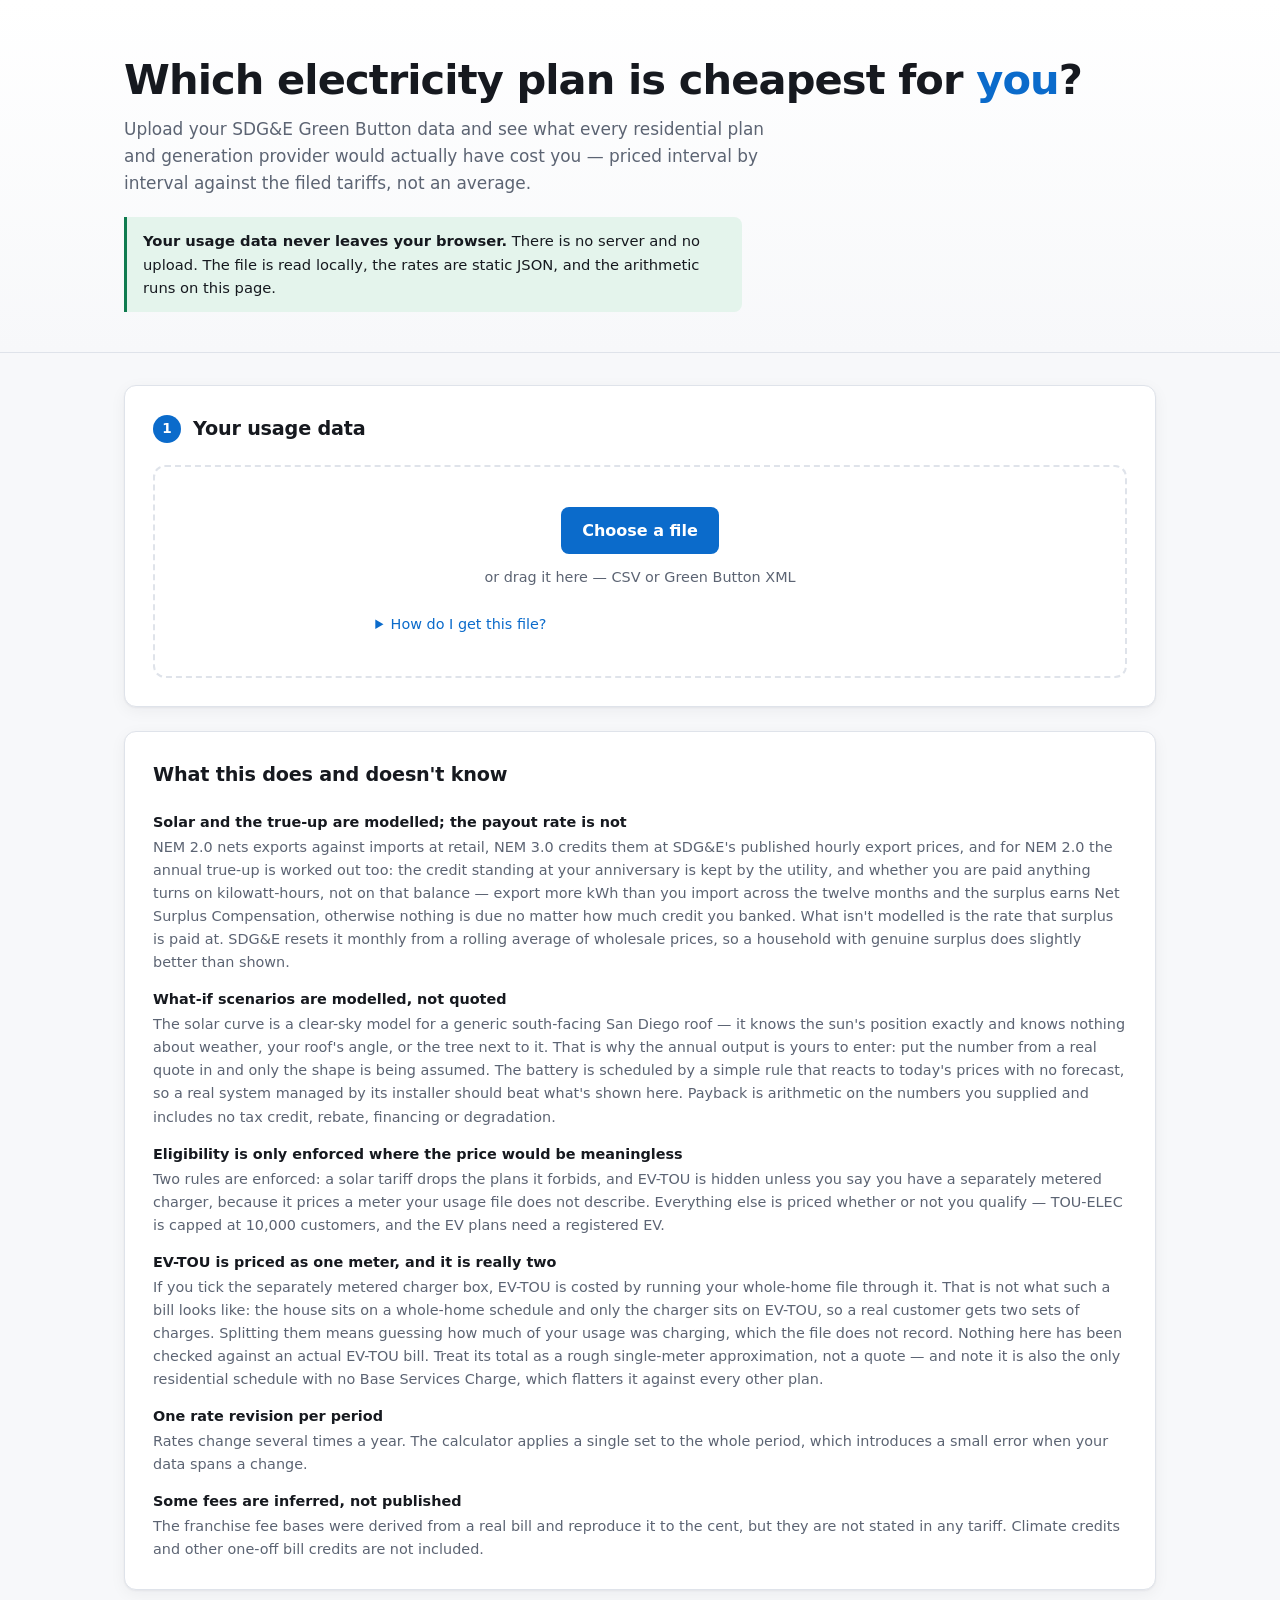
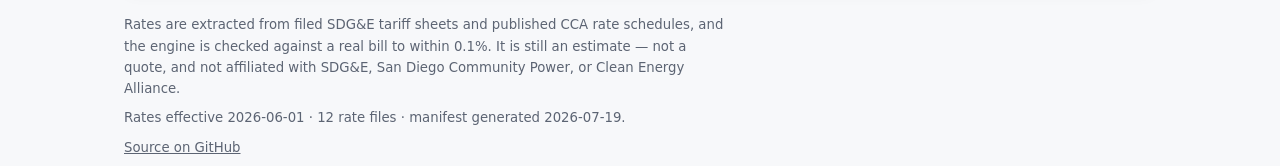
==== index.html @ b87b7d31 "add commit hash to page" ====
<!doctype html>
<html lang="en">
<head>
<meta charset="utf-8">
<meta name="viewport" content="width=device-width, initial-scale=1">
<title>San Diego Electricity Plan Calculator</title>
<meta name="description" content="Compare SDG&amp;E and San Diego CCA electricity plans against your own Green Button usage data. Runs entirely in your browser.">
<link rel="stylesheet" href="stylesheet.css">
</head>
<body>

<header class="masthead">
  <div class="wrap">
    <h1>Which electricity plan is cheapest for <em>you</em>?</h1>
    <p class="lede">
      Upload your SDG&amp;E Green Button data and see what every residential plan
      and generation provider would actually have cost you — priced interval by
      interval against the filed tariffs, not an average.
    </p>
    <p class="privacy">
      <strong>Your usage data never leaves your browser.</strong>
      There is no server and no upload. The file is read locally, the rates are
      static JSON, and the arithmetic runs on this page.
    </p>
  </div>
</header>

<main class="wrap">

  <!-- Step 1 ------------------------------------------------------------ -->
  <section class="step" id="step-import">
    <h2><span class="num">1</span> Your usage data</h2>

    <div class="dropzone" id="dropzone">
      <input type="file" id="file" accept=".csv,.xml" hidden>
      <button class="btn primary" id="pick">Choose a file</button>
      <p class="hint">or drag it here — CSV or Green Button XML</p>
      <details class="how">
        <summary>How do I get this file?</summary>
        <ol>
          <li>Sign in to <a href="https://myenergycenter.com" target="_blank" rel="noopener">My Energy Center</a>.</li>
          <li>Go to <em>My Energy Use</em> → <em>Download My Data</em>.</li>
          <li>Choose the longest range offered — a full year gets you a far better answer than a month.</li>
          <li>Export as CSV or Green Button XML.</li>
        </ol>
      </details>
    </div>

    <div class="loaded hidden" id="loaded">
      <div class="stat-row" id="import-stats"></div>
      <div class="controls">
        <label>
          Analysis period
          <select id="period">
            <option value="full">Everything in the file</option>
            <option value="ytd">Year to date</option>
          </select>
        </label>
        <label class="check">
          <input type="checkbox" id="trim" checked>
          <span>Trim incomplete days<small>Exports usually start and end mid-day</small></span>
        </label>
      </div>
      <div id="period-notes"></div>
    </div>

    <div class="step-nav hidden">
      <button class="btn primary" data-next="step-setup">Next: your situation</button>
    </div>
  </section>

  <!-- Step 2 ------------------------------------------------------------ -->
  <section class="step hidden" id="step-setup">
    <h2><span class="num">2</span> Your situation</h2>
    <div id="solar-detected"></div>
    <div class="controls grid">
      <label>
        Climate zone
        <select id="zone"></select>
        <small>Printed on your bill. Sets your baseline allowance.</small>
      </label>
      <label>
        Baseline type
        <select id="baseline-type">
          <option value="basic">Standard</option>
          <option value="all_electric">All-electric</option>
        </select>
        <small>All-electric needs electric space or water heating, and must be applied for.</small>
      </label>
      <label>
        Solar
        <select id="nem">
          <option value="none">No solar</option>
          <option value="nem2">NEM 2.0 — connected before Apr 15 2023</option>
          <option value="nem3">NEM 3.0 / Solar Billing Plan — Apr 15 2023 or later</option>
        </select>
        <small>Set by your interconnection date, which your usage file doesn't carry.</small>
      </label>
      <label id="nbt-vintage-wrap" class="hidden">
        Solar vintage
        <select id="nbt-vintage"></select>
        <small>The year you applied. Your export prices are locked to it for nine years.</small>
      </label>
      <label id="trueup-wrap" class="hidden">
        True-up date
        <input type="date" id="trueup-date">
        <small id="trueup-date-note">Your bill prints it — "your NEM service will true-up on&nbsp;…".</small>
      </label>
      <label>
        Generation provider
        <select id="provider"></select>
        <small>SDG&amp;E delivers the power either way — only generation changes.</small>
      </label>
      <label id="vintage-wrap">
        PCIA vintage
        <select id="vintage"></select>
        <small>The year you left SDG&amp;E generation. Set from your provider.</small>
      </label>
      <label>
        City
        <select id="city"></select>
        <small id="city-note">Sets your franchise fee and which providers serve you.</small>
      </label>
      <label class="check">
        <input type="checkbox" id="separate-ev-meter">
        <span>Separately metered EV charger<small>Only tick this if your charger has its own meter and its own bill. EV-TOU needs one.</small></span>
      </label>
    </div>

    <div class="step-nav hidden">
      <button class="btn primary" data-next="step-results">Next: what each plan costs</button>
    </div>
  </section>

  <!-- Step 3 ------------------------------------------------------------ -->
  <section class="step hidden" id="step-results">
    <h2><span class="num">3</span> What each plan would cost</h2>

    <div id="coverage-warning"></div>

    <div class="result-head">
      <div id="headline"></div>
    </div>

    <div class="table-scroll">
      <table id="ranking">
        <thead>
          <tr>
            <th>Plan</th>
            <th class="num-col">Delivery</th>
            <th class="num-col">Generation</th>
            <th class="num-col">Fixed</th>
            <th class="num-col">Adders &amp; credits</th>
            <th class="num-col">Total</th>
            <th class="num-col">vs best</th>
          </tr>
        </thead>
        <tbody></tbody>
      </table>
    </div>
    <p class="legend">
      <span><span class="swatch best"></span>★ Cheapest for your usage</span>
      <span><span class="swatch selected"></span>Charted below</span>
    </p>
    <p class="footnote" id="excluded-note"></p>
    <p class="footnote">
      Cost is for the selected period only, never annualized. Click a row to see
      it charted below.
    </p>

    <div id="provider-table-wrap" class="hidden">
      <h3>Who you buy generation from &mdash; <span id="provider-table-plan"></span></h3>
      <p class="lede small">
        Same plan, same delivery charges, same house. Only the generation half of
        the bill changes, and with it the PCIA exit fee your rate group carries.
      </p>
      <div class="table-scroll">
        <table id="provider-table">
          <thead>
            <tr>
              <th>Provider</th>
              <th class="num-col">Renewable</th>
              <th class="num-col">Generation</th>
              <th class="num-col">PCIA</th>
              <th class="num-col">Credits</th>
              <th class="num-col">Total</th>
              <th class="num-col">vs cheapest</th>
            </tr>
          </thead>
          <tbody></tbody>
        </table>
      </div>
      <p class="legend">
        <span><span class="swatch best"></span>★ Cheapest provider</span>
        <span><span class="swatch selected"></span>The one you selected in step 2</span>
      </p>
      <p class="footnote">
        Only the providers that serve your city are shown. Each is costed on its
        own PCIA vintage, since that travels with the rate group.
      </p>
    </div>

    <div id="rate-revisions" class="panel hidden"></div>

    <div id="trueup" class="panel hidden">
      <h3>Your annual true-up</h3>
      <p id="trueup-outcome"></p>
      <table id="trueup-ledger" class="data">
        <thead>
          <tr>
            <th>Billing month</th>
            <th class="num-col">Net kWh</th>
            <th class="num-col">Energy</th>
            <th class="num-col">Credit balance</th>
          </tr>
        </thead>
        <tbody></tbody>
      </table>
      <p class="footnote" id="trueup-note"></p>
    </div>

    <div class="charts">
      <figure>
        <figcaption>Cost by plan, split into its parts</figcaption>
        <div class="canvas-wrap"><canvas id="chart-plans"></canvas></div>
      </figure>
      <figure>
        <figcaption>
          Your average day
          <small>Shaded band is the 4–9pm on-peak window</small>
        </figcaption>
        <div class="canvas-wrap"><canvas id="chart-shape"></canvas></div>
      </figure>
      <figure>
        <figcaption>Usage by month</figcaption>
        <div class="canvas-wrap"><canvas id="chart-monthly"></canvas></div>
      </figure>
      <figure>
        <figcaption>
          Same plan, every provider
          <small id="provider-chart-plan"></small>
        </figcaption>
        <div class="canvas-wrap"><canvas id="chart-providers"></canvas></div>
      </figure>
    </div>

    <div class="step-nav hidden">
      <button class="btn primary" data-next="step-load">Next: what if something changed?</button>
    </div>
  </section>

  <!-- Step 4 ------------------------------------------------------------ -->
  <section class="step hidden" id="step-load">
    <h2><span class="num">4</span> What if something changed?</h2>
    <p class="lede small">
      Everything here is applied as an hourly <em>shape</em>, not a monthly
      total. Charging an EV at 1am and at 6pm cost very different amounts for
      identical kWh, and the same is true in reverse for a solar panel.
    </p>

    <div class="controls grid">
      <label>
        Add a load
        <select id="profile"><option value="">None</option></select>
      </label>
      <label>
        Annual kWh
        <input type="number" id="profile-kwh" min="0" step="100" value="3000">
        <small id="profile-note"></small>
      </label>
    </div>

    <div class="controls grid">
      <label>
        Add solar
        <input type="number" id="solar-kw" min="0" max="30" step="0.5" value="0">
        <small id="solar-kw-note">System size in kW. 0 for none.</small>
      </label>
      <label>
        Solar output
        <input type="number" id="solar-kwh" min="0" step="100" value="0">
        <small>Annual kWh. Estimated from size — overwrite it with a real quote.</small>
      </label>
      <label>
        Add a battery
        <select id="battery">
          <option value="">None</option>
          <option value="tiny">Very small — about 1.6 kWh</option>
          <option value="small">Small — about 13.5 kWh</option>
          <option value="large">Large — about 27 kWh</option>
        </select>
      </label>
      <label id="battery-strategy-wrap" class="hidden">
        Battery is for
        <select id="battery-strategy">
          <option value="solar">Storing my own solar</option>
          <option value="grid">Buying cheap, using at peak</option>
        </select>
      </label>
      <label>
        Installed cost
        <input type="number" id="scenario-cost" min="0" step="500" placeholder="optional">
        <small>Fill this in for a simple payback. Before any tax credit.</small>
      </label>
    </div>

    <div id="scenario-note"></div>
    <div id="load-result"></div>
    <figure class="hidden" id="load-figure">
      <figcaption>Your average day, before and after</figcaption>
      <div class="canvas-wrap"><canvas id="chart-load"></canvas></div>
    </figure>

    <!-- The end of the page is where someone realises they want to try the
         other household's export, so the way back to the file picker is here
         rather than only at the top. -->
    <div class="step-nav hidden">
      <button class="btn" data-scroll="step-import">Start over with a different file</button>
    </div>
  </section>

  <section class="step" id="step-caveats">
    <h2>What this does and doesn't know</h2>
    <div class="caveats" id="caveats"></div>
  </section>

</main>

<footer class="wrap">
  <p>
    Rates are extracted from filed SDG&amp;E tariff sheets and published CCA rate
    schedules, and the engine is checked against a real bill to within 0.1%.
    It is still an estimate — not a quote, and not affiliated with SDG&amp;E,
    San Diego Community Power, or Clean Energy Alliance.
  </p>
  <p id="rate-provenance"></p>
  <p class="colophon">
    <a href="https://github.com/thinkaliker/EnergyCalculator" target="_blank" rel="noopener">Source on GitHub</a>
    <!-- Filled in from build-info.json, which only exists on a deployed copy.
         Stays empty when the folder is served locally. -->
    <span id="build-info"></span>
  </p>
</footer>

<script src="vendor/chart.umd.js"></script>
<script type="module" src="main.js"></script>
</body>
</html>
---- stylesheet.css ----
/* San Diego Electricity Plan Calculator
   Light and dark are both first-class; the palette is defined once as custom
   properties and flipped by prefers-color-scheme. */

:root {
  --bg: #f7f8fa;
  --surface: #ffffff;
  --surface-2: #f0f2f6;
  --line: #dfe3ea;
  --text: #16191f;
  --text-dim: #5c6473;
  --accent: #0b6bcb;
  --accent-soft: #e7f0fb;
  --good: #0f7b4f;
  --good-soft: #e4f4ec;
  --warn: #8a5a00;
  --warn-soft: #fdf3e0;
  --peak: rgba(220, 90, 60, 0.13);

  --delivery: #4a6fa5;
  --generation: #d98032;
  --fixed: #6a7b8c;
  --adders: #9a6fb0;

  --radius: 12px;
  --shadow: 0 1px 2px rgba(16, 24, 40, 0.05), 0 4px 16px rgba(16, 24, 40, 0.05);
  --mono: ui-monospace, SFMono-Regular, "SF Mono", Menlo, Consolas, monospace;
}

@media (prefers-color-scheme: dark) {
  :root {
    --bg: #0f1216;
    --surface: #171b21;
    --surface-2: #1e232b;
    --line: #2b323c;
    --text: #e8ecf2;
    --text-dim: #98a2b3;
    --accent: #5ea9f7;
    --accent-soft: #16263a;
    --good: #4ade9a;
    --good-soft: #12291f;
    --warn: #f0b45e;
    --warn-soft: #2a2113;
    --peak: rgba(255, 130, 90, 0.14);

    --delivery: #7ba0d4;
    --generation: #eaa15c;
    --fixed: #93a3b5;
    --adders: #bb95cd;

    --shadow: 0 1px 2px rgba(0, 0, 0, 0.3), 0 4px 16px rgba(0, 0, 0, 0.25);
  }
}

*, *::before, *::after { box-sizing: border-box; }

html { -webkit-text-size-adjust: 100%; }

body {
  margin: 0;
  background: var(--bg);
  color: var(--text);
  font: 16px/1.6 system-ui, -apple-system, "Segoe UI", Roboto, Helvetica, Arial, sans-serif;
  -webkit-font-smoothing: antialiased;
}

.wrap { max-width: 1080px; margin: 0 auto; padding: 0 24px; }

/* --- masthead ---------------------------------------------------------- */

.masthead {
  background: linear-gradient(180deg, var(--surface) 0%, var(--bg) 100%);
  border-bottom: 1px solid var(--line);
  padding: 56px 0 40px;
  margin-bottom: 32px;
}

h1 {
  margin: 0 0 12px;
  font-size: clamp(1.75rem, 4vw, 2.6rem);
  line-height: 1.15;
  letter-spacing: -0.022em;
  font-weight: 680;
}
h1 em { font-style: normal; color: var(--accent); }

.lede {
  margin: 0 0 20px;
  max-width: 62ch;
  font-size: 1.06rem;
  color: var(--text-dim);
}
.lede.small { font-size: 0.95rem; }

.privacy {
  margin: 0;
  padding: 12px 16px;
  max-width: 66ch;
  background: var(--good-soft);
  border-left: 3px solid var(--good);
  border-radius: 0 8px 8px 0;
  font-size: 0.92rem;
  color: var(--text);
}

/* --- steps ------------------------------------------------------------- */

.step {
  background: var(--surface);
  border: 1px solid var(--line);
  border-radius: var(--radius);
  box-shadow: var(--shadow);
  padding: 28px;
  margin-bottom: 24px;
}

.step h2 {
  display: flex;
  align-items: center;
  gap: 12px;
  margin: 0 0 20px;
  font-size: 1.2rem;
  letter-spacing: -0.01em;
  font-weight: 640;
}

.num {
  display: grid;
  place-items: center;
  width: 28px; height: 28px;
  flex: none;
  border-radius: 50%;
  background: var(--accent);
  color: #fff;
  font-size: 0.85rem;
  font-weight: 600;
}

/* The nav sits at the foot of a step and only appears once the step it points at
   exists, so it reads as "you've done enough here" rather than as a submit
   button that might skip something. */
.step-nav {
  display: flex;
  justify-content: flex-end;
  margin-top: 24px;
  padding-top: 18px;
  border-top: 1px solid var(--line);
}
.step-nav .btn::after {
  content: " ↓";
  font-size: 0.9em;
}

.hidden { display: none !important; }

/* --- dropzone ---------------------------------------------------------- */

.dropzone {
  border: 2px dashed var(--line);
  border-radius: var(--radius);
  padding: 40px 24px;
  text-align: center;
  transition: border-color 0.15s, background 0.15s;
}
.dropzone.over { border-color: var(--accent); background: var(--accent-soft); }
.dropzone .hint { color: var(--text-dim); font-size: 0.9rem; margin: 12px 0 0; }

.btn {
  font: inherit;
  font-weight: 550;
  padding: 10px 20px;
  border-radius: 8px;
  border: 1px solid var(--line);
  background: var(--surface-2);
  color: var(--text);
  cursor: pointer;
  transition: filter 0.15s;
}
.btn:hover { filter: brightness(0.97); }
.btn.primary { background: var(--accent); border-color: transparent; color: #fff; }

.how { margin-top: 24px; text-align: left; max-width: 52ch; margin-inline: auto; }
.how summary { cursor: pointer; color: var(--accent); font-size: 0.9rem; }
.how ol { color: var(--text-dim); font-size: 0.9rem; padding-left: 20px; }
a { color: var(--accent); }

/* --- controls ---------------------------------------------------------- */

.controls { display: flex; flex-wrap: wrap; gap: 20px; align-items: start; }
.controls.grid {
  display: grid;
  grid-template-columns: repeat(auto-fit, minmax(230px, 1fr));
}

label {
  display: flex;
  flex-direction: column;
  gap: 6px;
  font-size: 0.88rem;
  font-weight: 550;
}
label small { font-weight: 400; color: var(--text-dim); font-size: 0.8rem; line-height: 1.4; }

select, input[type="number"] {
  font: inherit;
  font-size: 0.95rem;
  padding: 9px 12px;
  border: 1px solid var(--line);
  border-radius: 8px;
  background: var(--surface-2);
  color: var(--text);
  min-width: 0;
}
select:focus-visible, input:focus-visible, .btn:focus-visible, tr:focus-visible {
  outline: 2px solid var(--accent);
  outline-offset: 2px;
}

label.check { flex-direction: row; align-items: start; gap: 10px; }
label.check input { margin-top: 3px; flex: none; }
label.check span { display: flex; flex-direction: column; gap: 2px; }

/* --- stats ------------------------------------------------------------- */

.stat-row {
  display: flex;
  flex-wrap: wrap;
  gap: 28px;
  padding: 16px 20px;
  margin-bottom: 20px;
  background: var(--surface-2);
  border-radius: 10px;
}
.stat { display: flex; flex-direction: column; }
.stat b { font-size: 1.25rem; font-weight: 640; letter-spacing: -0.01em; }
.stat span { font-size: 0.78rem; color: var(--text-dim); text-transform: uppercase; letter-spacing: 0.04em; }

/* --- notices ----------------------------------------------------------- */

.notice {
  padding: 12px 16px;
  border-radius: 8px;
  font-size: 0.9rem;
  margin-bottom: 16px;
  border-left: 3px solid;
}
.notice.warn { background: var(--warn-soft); border-color: var(--warn); }
.notice.info { background: var(--accent-soft); border-color: var(--accent); }
.notice.good { background: var(--good-soft); border-color: var(--good); }
.notice p { margin: 6px 0 0; }
.notice :first-child { margin-top: 0; }

/* --- headline ---------------------------------------------------------- */

.headline {
  padding: 20px 24px;
  background: var(--good-soft);
  border-radius: 10px;
  margin-bottom: 20px;
}
.headline .big { font-size: 1.35rem; font-weight: 640; letter-spacing: -0.015em; }
.headline .sub { color: var(--text-dim); font-size: 0.92rem; margin-top: 4px; }

/* --- table ------------------------------------------------------------- */

.table-scroll { overflow-x: auto; margin: 0 -4px; padding: 0 4px; }

table { width: 100%; border-collapse: collapse; font-size: 0.92rem; min-width: 640px; }
th, td { padding: 11px 12px; text-align: left; border-bottom: 1px solid var(--line); }
th {
  font-size: 0.74rem;
  text-transform: uppercase;
  letter-spacing: 0.05em;
  color: var(--text-dim);
  font-weight: 600;
  white-space: nowrap;
}
.num-col { text-align: right; }
td.num-col { font-variant-numeric: tabular-nums; font-family: var(--mono); font-size: 0.87rem; }

tbody tr { transition: background 0.12s; }
tbody tr:hover { background: var(--surface-2); }
/* Only the ranking rows do anything when clicked; a pointer on the provider
   table would promise an interaction that isn't there. */
#ranking tbody tr { cursor: pointer; }
/* Two independent facts, so two independent cues: the star and green tint mean
   "cheapest", the blue rail and tint mean "this is the one you picked". A row is
   often both, so neither may depend on the other being absent to read. */
tbody tr.best { background: var(--good-soft); }
tbody tr.selected { background: var(--accent-soft); }
tbody tr.selected td:first-child { box-shadow: inset 3px 0 var(--accent); }
tbody tr.best.selected {
  background: linear-gradient(90deg, var(--good-soft), var(--accent-soft) 55%);
}
tbody tr.best td:first-child::before {
  content: "★";
  color: var(--good);
  margin-right: 6px;
}
.legend {
  display: flex;
  flex-wrap: wrap;
  gap: 6px 18px;
  font-size: 0.83rem;
  color: var(--text-dim);
  margin: 10px 0 0;
}
.legend .swatch {
  display: inline-block;
  width: 10px; height: 10px;
  border-radius: 3px;
  margin-right: 6px;
  vertical-align: baseline;
}
.legend .swatch.best { background: var(--good-soft); border: 1px solid var(--good); }
.legend .swatch.selected { background: var(--accent-soft); border: 1px solid var(--accent); }
td .plan-sub { display: block; font-size: 0.78rem; color: var(--text-dim); }
td.total { font-weight: 650; }
.delta { color: var(--text-dim); }
/* A credit gap is not dollars owed, so it does not get the tabular-number
   treatment the money columns have. */
.credit-gap { font-family: inherit; font-size: 0.78rem; }

.footnote { font-size: 0.83rem; color: var(--text-dim); margin: 12px 0 0; }

/* --- true-up ----------------------------------------------------------- */

#trueup { margin-top: 34px; }
#trueup h3 { font-size: 1.05rem; margin: 0 0 4px; }
#trueup-outcome { margin: 0 0 14px; color: var(--text); }
#trueup table { min-width: 420px; }
/* The anniversary row is where the balance stops carrying, so it gets a rule
   under it — the ledger reads as two periods rather than one long run. */
tbody tr.trueup-row td { border-bottom: 2px solid var(--accent); }
.tag {
  font-size: 0.7rem; text-transform: uppercase; letter-spacing: 0.04em;
  background: var(--accent-soft); color: var(--accent); padding: 1px 6px;
  border-radius: 4px; vertical-align: middle;
}
/* An inferred true-up date is a guess, and must not read with the same
   confidence as one the user copied off their bill. */
small.inferred { color: var(--warn); }

/* --- rate revisions ------------------------------------------------------ */

#rate-revisions { margin-top: 34px; }
#rate-revisions h3 { font-size: 1.05rem; margin: 0 0 4px; }
#rate-revisions p { margin: 0 0 10px; }
.revision-list { margin: 0 0 10px; padding-left: 20px; }
.revision-list li { margin-bottom: 3px; }
/* Distinct from the accent-coloured .tag: this one reports how far a number has
   been checked, which is a caution and must not read as a neutral label. */
.tag.unverified { background: transparent; color: var(--warn); border: 1px solid var(--warn); }
.unverified-note { color: var(--muted); font-size: 0.85rem; }

#provider-table-wrap { margin-top: 34px; }
#provider-table-wrap h3 { font-size: 1.05rem; margin: 0 0 4px; }
#provider-table-wrap .lede.small { margin: 0 0 14px; }

/* --- charts ------------------------------------------------------------ */

.charts {
  display: grid;
  grid-template-columns: repeat(auto-fit, minmax(340px, 1fr));
  gap: 24px;
  margin-top: 32px;
}
figure { margin: 0; }
figcaption {
  font-size: 0.88rem;
  font-weight: 600;
  margin-bottom: 10px;
  display: flex;
  flex-direction: column;
  gap: 2px;
}
figcaption small { font-weight: 400; color: var(--text-dim); font-size: 0.78rem; }

.canvas-wrap {
  position: relative;
  height: 260px;
  padding: 12px;
  background: var(--surface-2);
  border-radius: 10px;
}

/* --- caveats ----------------------------------------------------------- */

.caveats { display: grid; gap: 14px; font-size: 0.9rem; }
.caveat b { display: block; margin-bottom: 2px; }
.caveat p { margin: 0; color: var(--text-dim); }

/* --- footer ------------------------------------------------------------ */

footer {
  padding: 32px 24px 56px;
  color: var(--text-dim);
  font-size: 0.83rem;
  max-width: 1080px;
}
footer p { margin: 0 0 8px; max-width: 72ch; }
footer a { color: inherit; }
.colophon code {
  font-family: var(--mono);
  font-size: 0.95em;
  padding: 1px 4px;
  border-radius: 3px;
  background: var(--surface);
}

@media (max-width: 640px) {
  .masthead { padding: 36px 0 28px; }
  .step { padding: 20px 16px; }
  .wrap { padding: 0 16px; }
  .stat-row { gap: 18px; }
}

@media (prefers-reduced-motion: reduce) {
  * { transition: none !important; animation: none !important; }
}
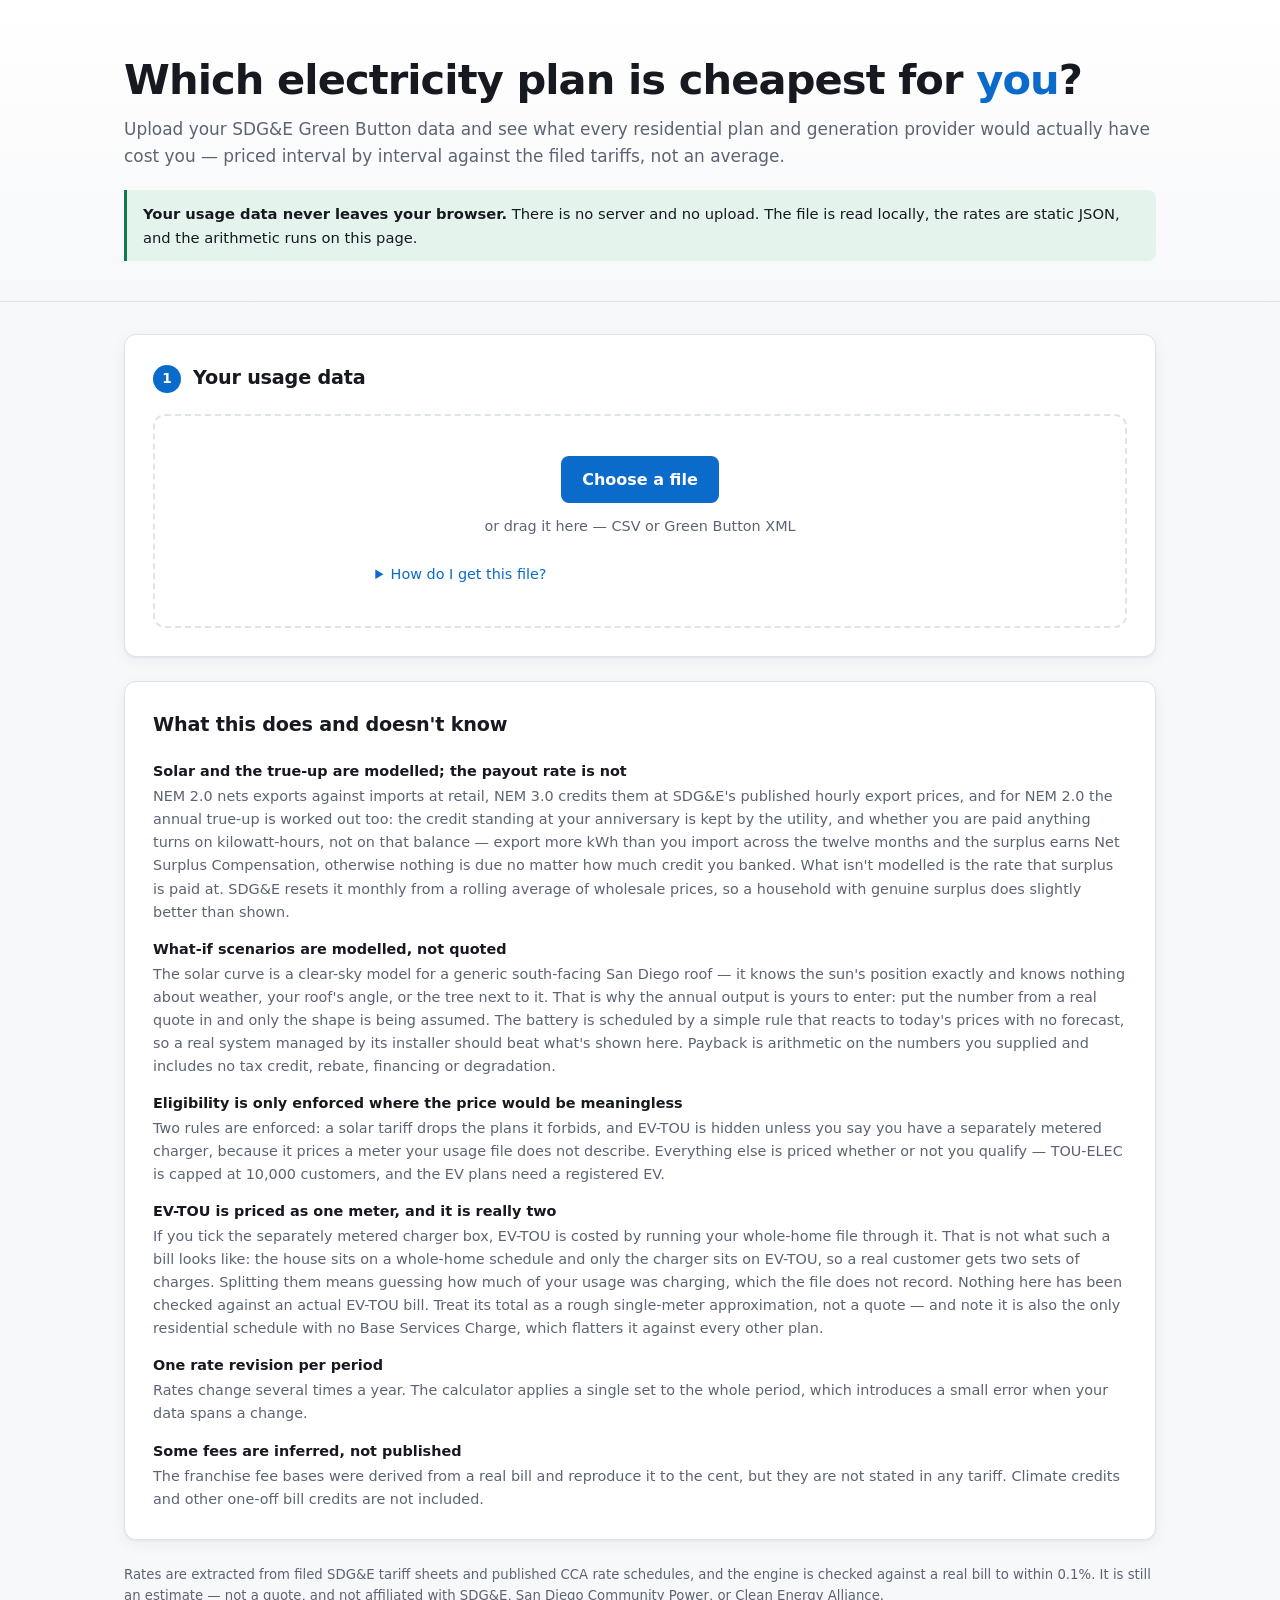
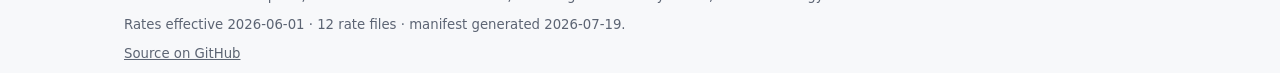
==== commit 59a96c96: "layout fixes" ====
--- a/index.html
+++ b/index.html
@@ -319,9 +319,39 @@
     </div>
   </section>
 
+  <!-- Static on purpose. This text describes the tool rather than the
+       household, so none of it depends on the rate files or the uploaded usage.
+       It used to be injected by JS after the rate index and every rate file had
+       been fetched, which left an empty heading on screen and then shifted the
+       page when it filled in. -->
   <section class="step" id="step-caveats">
     <h2>What this does and doesn't know</h2>
-    <div class="caveats" id="caveats"></div>
+    <div class="caveats" id="caveats">
+      <div class="caveat">
+        <b>Solar and the true-up are modelled; the payout rate is not</b>
+        <p>NEM 2.0 nets exports against imports at retail, NEM 3.0 credits them at SDG&amp;E's published hourly export prices, and for NEM 2.0 the annual true-up is worked out too: the credit standing at your anniversary is kept by the utility, and whether you are paid anything turns on kilowatt-hours, not on that balance — export more kWh than you import across the twelve months and the surplus earns Net Surplus Compensation, otherwise nothing is due no matter how much credit you banked. What isn't modelled is the rate that surplus is paid at. SDG&amp;E resets it monthly from a rolling average of wholesale prices, so a household with genuine surplus does slightly better than shown.</p>
+      </div>
+      <div class="caveat">
+        <b>What-if scenarios are modelled, not quoted</b>
+        <p>The solar curve is a clear-sky model for a generic south-facing San Diego roof — it knows the sun's position exactly and knows nothing about weather, your roof's angle, or the tree next to it. That is why the annual output is yours to enter: put the number from a real quote in and only the shape is being assumed. The battery is scheduled by a simple rule that reacts to today's prices with no forecast, so a real system managed by its installer should beat what's shown here. Payback is arithmetic on the numbers you supplied and includes no tax credit, rebate, financing or degradation.</p>
+      </div>
+      <div class="caveat">
+        <b>Eligibility is only enforced where the price would be meaningless</b>
+        <p>Two rules are enforced: a solar tariff drops the plans it forbids, and EV-TOU is hidden unless you say you have a separately metered charger, because it prices a meter your usage file does not describe. Everything else is priced whether or not you qualify — TOU-ELEC is capped at 10,000 customers, and the EV plans need a registered EV.</p>
+      </div>
+      <div class="caveat">
+        <b>EV-TOU is priced as one meter, and it is really two</b>
+        <p>If you tick the separately metered charger box, EV-TOU is costed by running your whole-home file through it. That is not what such a bill looks like: the house sits on a whole-home schedule and only the charger sits on EV-TOU, so a real customer gets two sets of charges. Splitting them means guessing how much of your usage was charging, which the file does not record. Nothing here has been checked against an actual EV-TOU bill. Treat its total as a rough single-meter approximation, not a quote — and note it is also the only residential schedule with no Base Services Charge, which flatters it against every other plan.</p>
+      </div>
+      <div class="caveat">
+        <b>One rate revision per period</b>
+        <p>Rates change several times a year. The calculator applies a single set to the whole period, which introduces a small error when your data spans a change.</p>
+      </div>
+      <div class="caveat">
+        <b>Some fees are inferred, not published</b>
+        <p>The franchise fee bases were derived from a real bill and reproduce it to the cent, but they are not stated in any tariff. Climate credits and other one-off bill credits are not included.</p>
+      </div>
+    </div>
   </section>
 
 </main>
--- a/stylesheet.css
+++ b/stylesheet.css
@@ -92,6 +92,17 @@
 }
 .lede.small { font-size: 0.95rem; }
 
+/* The masthead and footer run the full width of .wrap, matching the h1 above
+   them and the step panels below.
+
+   The `ch` caps they used to carry were measured against each element's own
+   font size, so the three of them landed on three different right edges — and
+   inverted: the footer's 72ch, at 0.83rem, came out narrower than the lede's
+   62ch at 1.06rem. Anything that wants a reading measure back should take one
+   value, in absolute units, rather than a per-element `ch`. */
+.masthead .lede,
+.masthead .privacy { max-width: none; }
+
 .privacy {
   margin: 0;
   padding: 12px 16px;
@@ -398,7 +409,7 @@
   font-size: 0.83rem;
   max-width: 1080px;
 }
-footer p { margin: 0 0 8px; max-width: 72ch; }
+footer p { margin: 0 0 8px; }
 footer a { color: inherit; }
 .colophon code {
   font-family: var(--mono);
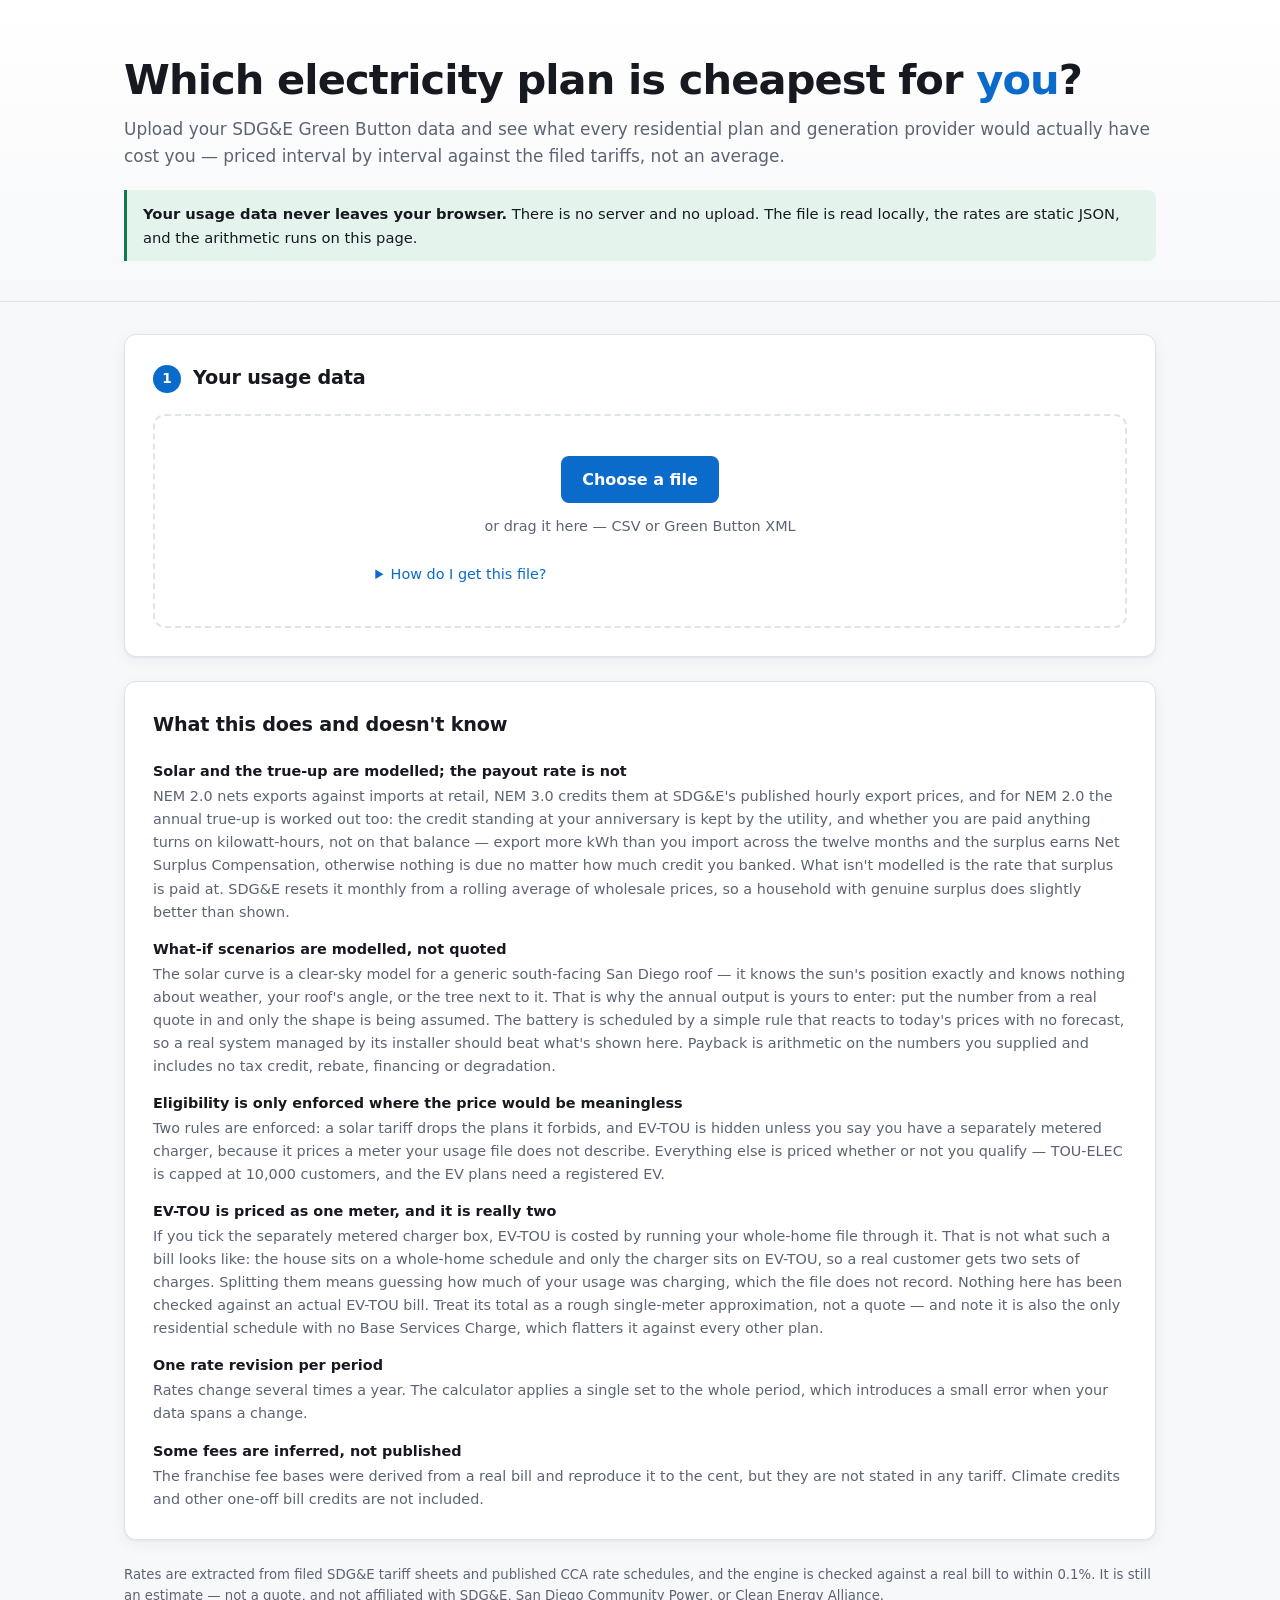
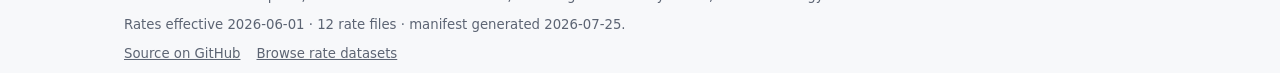
==== commit be0cad3b: "add historical data and viewer" ====
--- a/index.html
+++ b/index.html
@@ -52,6 +52,7 @@
         <label>
           Analysis period
           <select id="period">
+            <option value="relevant">One true-up year (recommended)</option>
             <option value="full">Everything in the file</option>
             <option value="ytd">Year to date</option>
           </select>
@@ -72,6 +73,16 @@
   <!-- Step 2 ------------------------------------------------------------ -->
   <section class="step hidden" id="step-setup">
     <h2><span class="num">2</span> Your situation</h2>
+
+    <!-- Optional accelerator: a bill states most of these fields outright. It is
+         read in the browser like everything else — nothing is uploaded. -->
+    <div class="bill-import" id="bill-import">
+      <input type="file" id="bill-file" accept="application/pdf,.pdf" hidden>
+      <button class="btn" id="bill-pick">Fill this in from a bill</button>
+      <span class="hint">Have a recent SDG&amp;E bill PDF? Load it here to set the fields below. Never leaves your browser. Must be from My Energy Center, not a scan.</span>
+    </div>
+    <div id="bill-detected"></div>
+
     <div id="solar-detected"></div>
     <div class="controls grid">
       <label>
@@ -137,6 +148,7 @@
     <h2><span class="num">3</span> What each plan would cost</h2>
 
     <div id="coverage-warning"></div>
+    <div id="estimate-note"></div>
 
     <div class="result-head">
       <div id="headline"></div>
@@ -290,17 +302,14 @@
           <option value="large">Large — about 27 kWh</option>
         </select>
       </label>
-      <label id="battery-strategy-wrap" class="hidden">
-        Battery is for
-        <select id="battery-strategy">
-          <option value="solar">Storing my own solar</option>
-          <option value="grid">Buying cheap, using at peak</option>
-        </select>
-      </label>
       <label>
         Installed cost
         <input type="number" id="scenario-cost" min="0" step="500" placeholder="optional">
         <small>Fill this in for a simple payback. Before any tax credit.</small>
+      </label>
+      <label class="check" id="has-battery-wrap">
+        <input type="checkbox" id="has-battery">
+        <span>I already have a home battery<small>Ticks itself when your export pattern shows one. Turns &ldquo;add a battery&rdquo; off — the scenario can&rsquo;t model a second one over a meter that already reflects yours.</small></span>
       </label>
     </div>
 
@@ -366,6 +375,7 @@
   <p id="rate-provenance"></p>
   <p class="colophon">
     <a href="https://github.com/thinkaliker/EnergyCalculator" target="_blank" rel="noopener">Source on GitHub</a>
+    <a href="datasets.html">Browse rate datasets</a>
     <!-- Filled in from build-info.json, which only exists on a deployed copy.
          Stays empty when the folder is served locally. -->
     <span id="build-info"></span>
--- a/stylesheet.css
+++ b/stylesheet.css
@@ -84,29 +84,25 @@
 }
 h1 em { font-style: normal; color: var(--accent); }
 
+/* Body text runs the full width of .wrap, matching the headings above it and
+   the step panels below.
+
+   These used to carry `ch` caps — 62ch here, 66ch on .privacy, 72ch in the
+   footer. Because `ch` resolves against each element's own font size, the three
+   landed on three different right edges, and inverted at that: the footer's
+   72ch at 0.83rem came out narrower than this 62ch at 1.06rem. If a reading
+   measure is ever wanted back, it should be one value in absolute units rather
+   than a per-element `ch`. */
 .lede {
   margin: 0 0 20px;
-  max-width: 62ch;
   font-size: 1.06rem;
   color: var(--text-dim);
 }
 .lede.small { font-size: 0.95rem; }
-
-/* The masthead and footer run the full width of .wrap, matching the h1 above
-   them and the step panels below.
-
-   The `ch` caps they used to carry were measured against each element's own
-   font size, so the three of them landed on three different right edges — and
-   inverted: the footer's 72ch, at 0.83rem, came out narrower than the lede's
-   62ch at 1.06rem. Anything that wants a reading measure back should take one
-   value, in absolute units, rather than a per-element `ch`. */
-.masthead .lede,
-.masthead .privacy { max-width: none; }
 
 .privacy {
   margin: 0;
   padding: 12px 16px;
-  max-width: 66ch;
   background: var(--good-soft);
   border-left: 3px solid var(--good);
   border-radius: 0 8px 8px 0;
@@ -190,6 +186,31 @@
 .btn:hover { filter: brightness(0.97); }
 .btn.primary { background: var(--accent); border-color: transparent; color: #fff; }
 
+/* Bill-import accelerator in Step 2 — a button and a one-line explanation, set
+   apart from the form fields it fills without shouting for attention. */
+.bill-import {
+  display: flex;
+  align-items: baseline;
+  flex-wrap: wrap;
+  gap: 8px 14px;
+  padding: 12px 14px;
+  margin-bottom: 16px;
+  border: 1px dashed var(--line);
+  border-radius: 8px;
+}
+.bill-import .hint { color: var(--text-dim); font-size: 0.9rem; flex: 1 1 16ch; }
+.bill-miss { color: var(--text-dim); font-size: 0.86rem; }
+/* The one thing the import can't determine — the CCA product tier — called out
+   rather than muted, so it reads as "check this", not incidental fine print. */
+.bill-highlight {
+  margin: 8px 0 0;
+  padding: 8px 12px;
+  border-left: 3px solid var(--warn);
+  background: var(--warn-soft);
+  border-radius: 0 6px 6px 0;
+  font-size: 0.9rem;
+}
+
 .how { margin-top: 24px; text-align: left; max-width: 52ch; margin-inline: auto; }
 .how summary { cursor: pointer; color: var(--accent); font-size: 0.9rem; }
 .how ol { color: var(--text-dim); font-size: 0.9rem; padding-left: 20px; }
@@ -260,6 +281,24 @@
 .notice.good { background: var(--good-soft); border-color: var(--good); }
 .notice p { margin: 6px 0 0; }
 .notice :first-child { margin-top: 0; }
+
+/* The two battery strategies, costed side by side. The winning row is tinted so
+   the better choice is legible at a glance without reading both numbers. */
+.strategy-compare {
+  display: flex;
+  flex-direction: column;
+  gap: 4px;
+  margin: 8px 0;
+}
+.strategy-row {
+  padding: 5px 10px;
+  border-radius: 6px;
+  background: color-mix(in srgb, var(--text) 6%, transparent);
+}
+.strategy-row.win {
+  background: var(--good-soft);
+  box-shadow: inset 3px 0 0 var(--good);
+}
 
 /* --- headline ---------------------------------------------------------- */
 
@@ -411,6 +450,12 @@
 }
 footer p { margin: 0 0 8px; }
 footer a { color: inherit; }
+.colophon {
+  display: flex;
+  flex-wrap: wrap;
+  gap: 6px 16px;
+  align-items: baseline;
+}
 .colophon code {
   font-family: var(--mono);
   font-size: 0.95em;
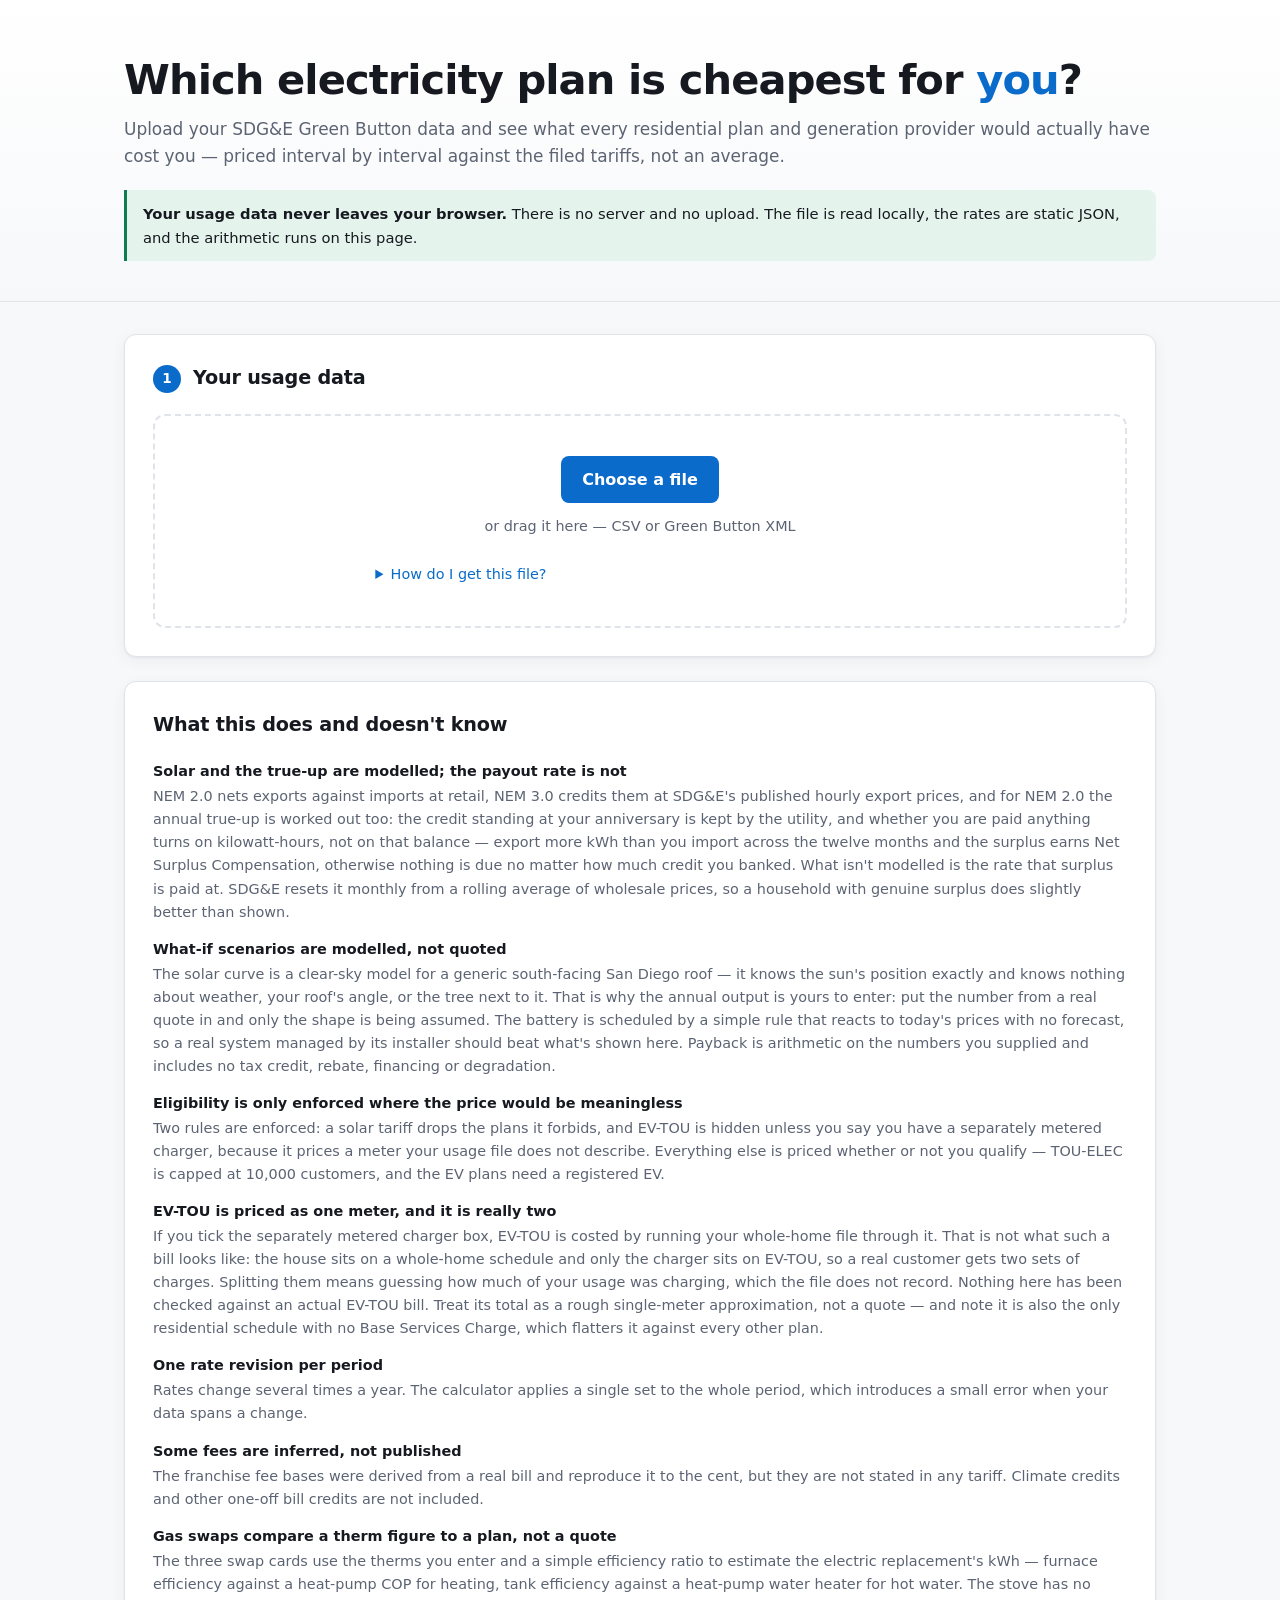
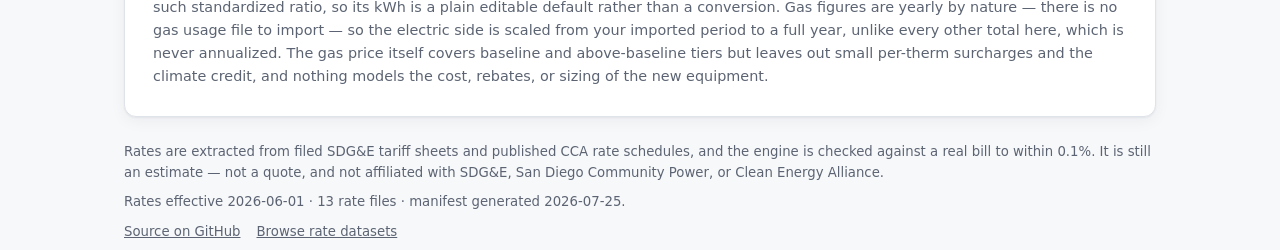
==== commit 789b3dd7: "add gas calculations for comparison, make skills use less tokens" ====
--- a/index.html
+++ b/index.html
@@ -257,13 +257,95 @@
     </div>
 
     <div class="step-nav hidden">
-      <button class="btn primary" data-next="step-load">Next: what if something changed?</button>
+      <button class="btn primary" data-next="step-gas">Next: gas &amp; fuel switching</button>
     </div>
   </section>
 
   <!-- Step 4 ------------------------------------------------------------ -->
+  <section class="step hidden" id="step-gas">
+    <h2><span class="num">4</span> Gas charges &amp; fuel switching</h2>
+    <p class="lede small">
+      The rest of this tool is about electricity. This one section is about the
+      gas meter, and only to answer one question: if you swapped a gas appliance
+      for an electric one, would the bill go up or down? Enter what you burn gas
+      on &mdash; a real bill prints your yearly therms &mdash; and adjust the
+      electric side if you have a better figure.
+    </p>
+
+    <div class="controls grid">
+      <label>
+        Gas stove / range
+        <input type="number" id="gas-stove-therms" min="0" step="1" value="15">
+        <small>Therms per year</small>
+      </label>
+      <label>
+        Gas heating
+        <input type="number" id="gas-heating-therms" min="0" step="5" value="300">
+        <small>Therms per year</small>
+      </label>
+      <label>
+        Gas water heater
+        <input type="number" id="gas-water-heater-therms" min="0" step="5" value="200">
+        <small>Therms per year</small>
+      </label>
+      <label>
+        Other gas use
+        <input type="number" id="gas-other-therms" min="0" step="5" value="50">
+        <small>Dryer, fireplace, pool&hellip; not swappable</small>
+      </label>
+    </div>
+
+    <div id="gas-current-bill"></div>
+
+    <h3>What each swap would do</h3>
+    <p class="lede small">
+      Each card removes just that appliance&rsquo;s gas &mdash; tiered against
+      the rest of your usage &mdash; and adds the electric replacement to your
+      selected plan. The electric kWh is estimated from the therms; overwrite it
+      with a real figure if you have one. Everything here is per year.
+    </p>
+
+    <div class="gas-swaps">
+      <div class="gas-swap-card">
+        <div class="gas-swap-head">
+          <span>Stove &rarr; electric range</span>
+          <label class="gas-kwh">
+            <input type="number" id="gas-stove-kwh" min="0" step="50" value="0">
+            <small>kWh/yr</small>
+          </label>
+        </div>
+        <div id="gas-swap-stove"></div>
+      </div>
+      <div class="gas-swap-card">
+        <div class="gas-swap-head">
+          <span>Heater &rarr; heat pump</span>
+          <label class="gas-kwh">
+            <input type="number" id="gas-heating-kwh" min="0" step="100" value="0">
+            <small>kWh/yr</small>
+          </label>
+        </div>
+        <div id="gas-swap-heating"></div>
+      </div>
+      <div class="gas-swap-card">
+        <div class="gas-swap-head">
+          <span>Water heater &rarr; heat-pump water heater</span>
+          <label class="gas-kwh">
+            <input type="number" id="gas-water-heater-kwh" min="0" step="100" value="0">
+            <small>kWh/yr</small>
+          </label>
+        </div>
+        <div id="gas-swap-water-heater"></div>
+      </div>
+    </div>
+
+    <div class="step-nav hidden">
+      <button class="btn primary" data-next="step-load">Next: what if something else changed?</button>
+    </div>
+  </section>
+
+  <!-- Step 5 ------------------------------------------------------------ -->
   <section class="step hidden" id="step-load">
-    <h2><span class="num">4</span> What if something changed?</h2>
+    <h2><span class="num">5</span> What if something else changed?</h2>
     <p class="lede small">
       Everything here is applied as an hourly <em>shape</em>, not a monthly
       total. Charging an EV at 1am and at 6pm cost very different amounts for
@@ -359,6 +441,10 @@
       <div class="caveat">
         <b>Some fees are inferred, not published</b>
         <p>The franchise fee bases were derived from a real bill and reproduce it to the cent, but they are not stated in any tariff. Climate credits and other one-off bill credits are not included.</p>
+      </div>
+      <div class="caveat">
+        <b>Gas swaps compare a therm figure to a plan, not a quote</b>
+        <p>The three swap cards use the therms you enter and a simple efficiency ratio to estimate the electric replacement's kWh &mdash; furnace efficiency against a heat-pump COP for heating, tank efficiency against a heat-pump water heater for hot water. The stove has no such standardized ratio, so its kWh is a plain editable default rather than a conversion. Gas figures are yearly by nature &mdash; there is no gas usage file to import &mdash; so the electric side is scaled from your imported period to a full year, unlike every other total here, which is never annualized. The gas price itself covers baseline and above-baseline tiers but leaves out small per-therm surcharges and the climate credit, and nothing models the cost, rebates, or sizing of the new equipment.</p>
       </div>
     </div>
   </section>
--- a/stylesheet.css
+++ b/stylesheet.css
@@ -367,6 +367,9 @@
 td .plan-sub { display: block; font-size: 0.78rem; color: var(--text-dim); }
 td.total { font-weight: 650; }
 .delta { color: var(--text-dim); }
+/* A gap inside the modelling margin: muted and marked so a near-tie doesn't read
+   as a firm difference. The "≈" carries the meaning; the colour just softens it. */
+.delta-near { color: var(--text-dim); opacity: 0.75; }
 /* A credit gap is not dollars owed, so it does not get the tabular-number
    treatment the money columns have. */
 .credit-gap { font-family: inherit; font-size: 0.78rem; }
@@ -464,6 +467,37 @@
   background: var(--surface);
 }
 
+/* Gas fuel-switching swap cards (step 4). */
+.gas-swaps {
+  display: grid;
+  grid-template-columns: repeat(auto-fit, minmax(280px, 1fr));
+  gap: 16px;
+  margin-top: 12px;
+}
+.gas-swap-card {
+  border: 1px solid var(--line);
+  border-radius: var(--radius);
+  background: var(--surface-2);
+  padding: 14px 16px;
+}
+.gas-swap-head {
+  display: flex;
+  justify-content: space-between;
+  align-items: start;
+  gap: 12px;
+  font-weight: 600;
+  margin-bottom: 8px;
+}
+.gas-swap-head > span { flex: 1; }
+label.gas-kwh {
+  flex-direction: column;
+  align-items: end;
+  gap: 2px;
+  font-weight: 400;
+}
+label.gas-kwh input { width: 88px; text-align: right; }
+.gas-swap-card .notice { margin: 0; }
+
 @media (max-width: 640px) {
   .masthead { padding: 36px 0 28px; }
   .step { padding: 20px 16px; }
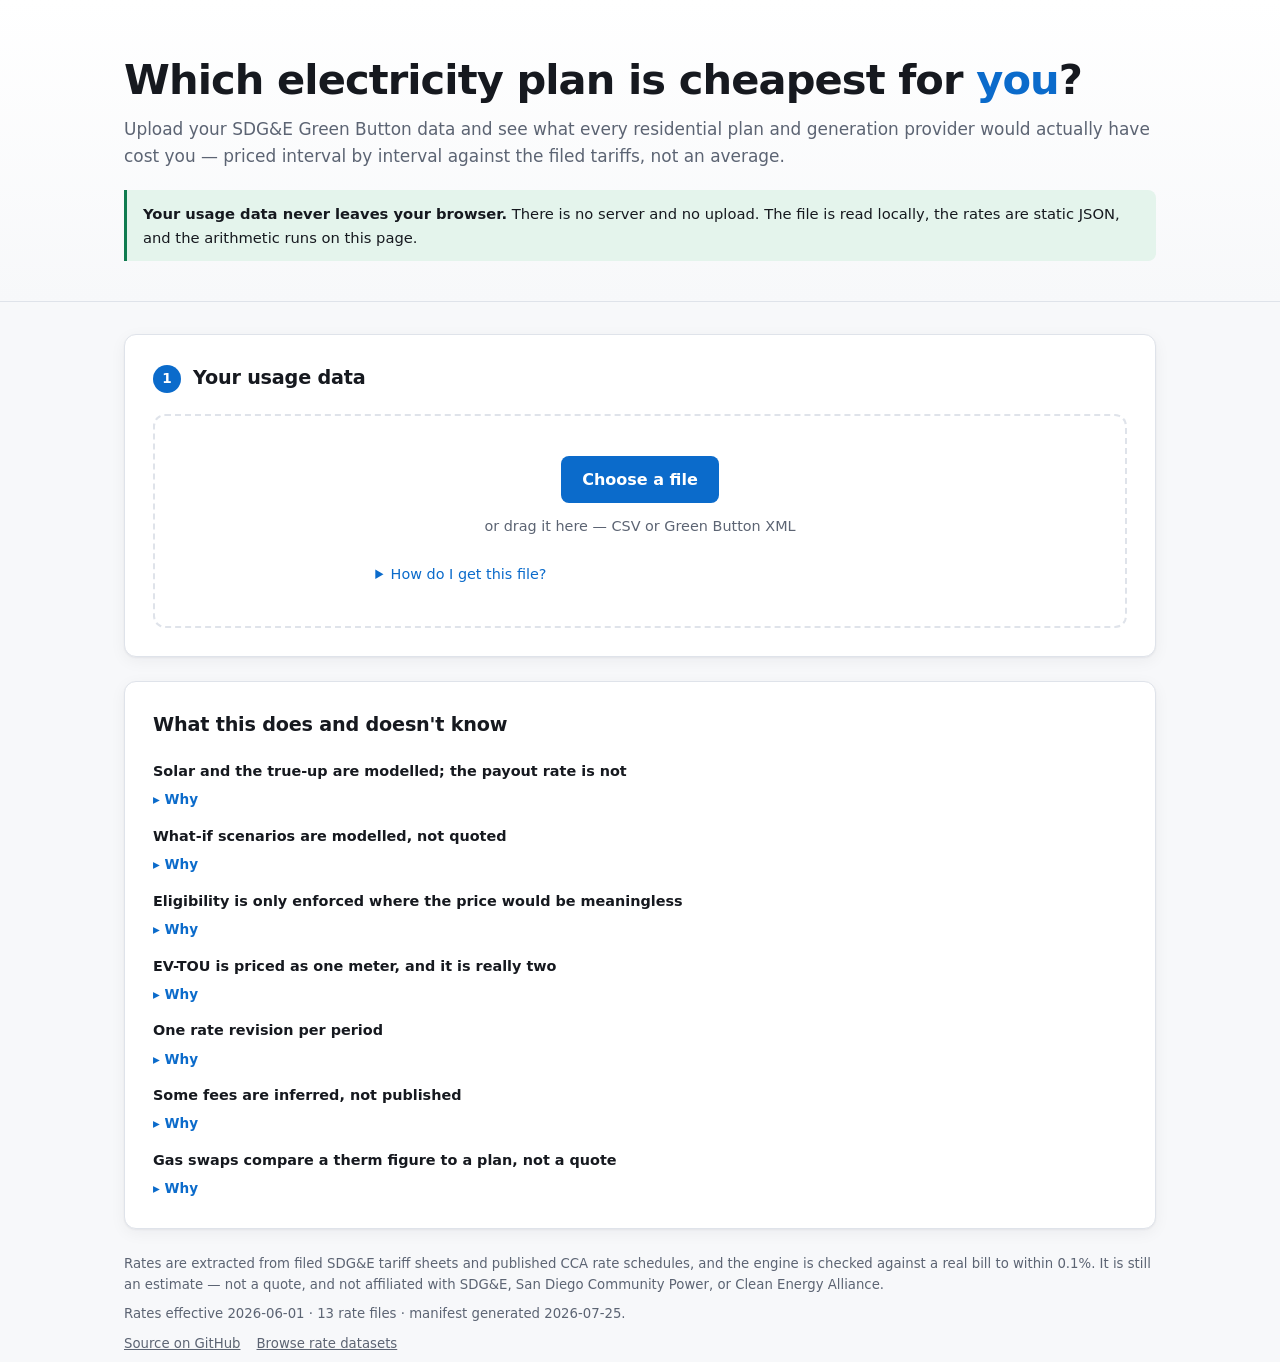
==== commit 3c1753a4: "add explanation mechanism and shrinking blocks of text" ====
--- a/index.html
+++ b/index.html
@@ -99,6 +99,11 @@
         <small>All-electric needs electric space or water heating, and must be applied for.</small>
       </label>
       <label>
+        Current plan
+        <select id="current-plan"><option value="">Not sure</option></select>
+        <small>The rate plan you're on now, so we can show what switching saves.</small>
+      </label>
+      <label>
         Solar
         <select id="nem">
           <option value="none">No solar</option>
@@ -186,6 +191,7 @@
         Same plan, same delivery charges, same house. Only the generation half of
         the bill changes, and with it the PCIA exit fee your rate group carries.
       </p>
+      <div id="provider-why"></div>
       <div class="table-scroll">
         <table id="provider-table">
           <thead>
@@ -265,12 +271,18 @@
   <section class="step hidden" id="step-gas">
     <h2><span class="num">4</span> Gas charges &amp; fuel switching</h2>
     <p class="lede small">
-      The rest of this tool is about electricity. This one section is about the
-      gas meter, and only to answer one question: if you swapped a gas appliance
-      for an electric one, would the bill go up or down? Enter what you burn gas
-      on &mdash; a real bill prints your yearly therms &mdash; and adjust the
-      electric side if you have a better figure.
-    </p>
+      One question, about the gas meter: if you swapped a gas appliance for an
+      electric one, would the bill go up or down?
+    </p>
+    <details class="more"><summary>How to fill this in</summary>
+      <p>
+        The rest of this tool is about electricity. This one section is about the
+        gas meter, and only to answer one question: if you swapped a gas appliance
+        for an electric one, would the bill go up or down? Enter what you burn gas
+        on &mdash; a real bill prints your yearly therms &mdash; and adjust the
+        electric side if you have a better figure.
+      </p>
+    </details>
 
     <div class="controls grid">
       <label>
@@ -299,11 +311,17 @@
 
     <h3>What each swap would do</h3>
     <p class="lede small">
-      Each card removes just that appliance&rsquo;s gas &mdash; tiered against
-      the rest of your usage &mdash; and adds the electric replacement to your
-      selected plan. The electric kWh is estimated from the therms; overwrite it
-      with a real figure if you have one. Everything here is per year.
-    </p>
+      Each card removes that appliance&rsquo;s gas and adds the electric
+      replacement to your selected plan.
+    </p>
+    <details class="more"><summary>Details</summary>
+      <p>
+        Each card removes just that appliance&rsquo;s gas &mdash; tiered against
+        the rest of your usage &mdash; and adds the electric replacement to your
+        selected plan. The electric kWh is estimated from the therms; overwrite it
+        with a real figure if you have one. Everything here is per year.
+      </p>
+    </details>
 
     <div class="gas-swaps">
       <div class="gas-swap-card">
@@ -347,10 +365,14 @@
   <section class="step hidden" id="step-load">
     <h2><span class="num">5</span> What if something else changed?</h2>
     <p class="lede small">
-      Everything here is applied as an hourly <em>shape</em>, not a monthly
-      total. Charging an EV at 1am and at 6pm cost very different amounts for
-      identical kWh, and the same is true in reverse for a solar panel.
-    </p>
+      Everything here is applied as an hourly <em>shape</em>, not a monthly total.
+    </p>
+    <details class="more"><summary>Why that matters</summary>
+      <p>
+        Charging an EV at 1am and at 6pm cost very different amounts for
+        identical kWh, and the same is true in reverse for a solar panel.
+      </p>
+    </details>
 
     <div class="controls grid">
       <label>
@@ -420,31 +442,38 @@
     <div class="caveats" id="caveats">
       <div class="caveat">
         <b>Solar and the true-up are modelled; the payout rate is not</b>
-        <p>NEM 2.0 nets exports against imports at retail, NEM 3.0 credits them at SDG&amp;E's published hourly export prices, and for NEM 2.0 the annual true-up is worked out too: the credit standing at your anniversary is kept by the utility, and whether you are paid anything turns on kilowatt-hours, not on that balance — export more kWh than you import across the twelve months and the surplus earns Net Surplus Compensation, otherwise nothing is due no matter how much credit you banked. What isn't modelled is the rate that surplus is paid at. SDG&amp;E resets it monthly from a rolling average of wholesale prices, so a household with genuine surplus does slightly better than shown.</p>
+        <details class="more"><summary>Why</summary>
+        <p>NEM 2.0 nets exports against imports at retail, NEM 3.0 credits them at SDG&amp;E's published hourly export prices, and for NEM 2.0 the annual true-up is worked out too: the credit standing at your anniversary is kept by the utility, and whether you are paid anything turns on kilowatt-hours, not on that balance — export more kWh than you import across the twelve months and the surplus earns Net Surplus Compensation, otherwise nothing is due no matter how much credit you banked. What isn't modelled is the rate that surplus is paid at. SDG&amp;E resets it monthly from a rolling average of wholesale prices, so a household with genuine surplus does slightly better than shown.</p></details>
       </div>
       <div class="caveat">
         <b>What-if scenarios are modelled, not quoted</b>
-        <p>The solar curve is a clear-sky model for a generic south-facing San Diego roof — it knows the sun's position exactly and knows nothing about weather, your roof's angle, or the tree next to it. That is why the annual output is yours to enter: put the number from a real quote in and only the shape is being assumed. The battery is scheduled by a simple rule that reacts to today's prices with no forecast, so a real system managed by its installer should beat what's shown here. Payback is arithmetic on the numbers you supplied and includes no tax credit, rebate, financing or degradation.</p>
+        <details class="more"><summary>Why</summary>
+        <p>The solar curve is a clear-sky model for a generic south-facing San Diego roof — it knows the sun's position exactly and knows nothing about weather, your roof's angle, or the tree next to it. That is why the annual output is yours to enter: put the number from a real quote in and only the shape is being assumed. The battery is scheduled by a simple rule that reacts to today's prices with no forecast, so a real system managed by its installer should beat what's shown here. Payback is arithmetic on the numbers you supplied and includes no tax credit, rebate, financing or degradation.</p></details>
       </div>
       <div class="caveat">
         <b>Eligibility is only enforced where the price would be meaningless</b>
-        <p>Two rules are enforced: a solar tariff drops the plans it forbids, and EV-TOU is hidden unless you say you have a separately metered charger, because it prices a meter your usage file does not describe. Everything else is priced whether or not you qualify — TOU-ELEC is capped at 10,000 customers, and the EV plans need a registered EV.</p>
+        <details class="more"><summary>Why</summary>
+        <p>Two rules are enforced: a solar tariff drops the plans it forbids, and EV-TOU is hidden unless you say you have a separately metered charger, because it prices a meter your usage file does not describe. Everything else is priced whether or not you qualify — TOU-ELEC is capped at 10,000 customers, and the EV plans need a registered EV.</p></details>
       </div>
       <div class="caveat">
         <b>EV-TOU is priced as one meter, and it is really two</b>
-        <p>If you tick the separately metered charger box, EV-TOU is costed by running your whole-home file through it. That is not what such a bill looks like: the house sits on a whole-home schedule and only the charger sits on EV-TOU, so a real customer gets two sets of charges. Splitting them means guessing how much of your usage was charging, which the file does not record. Nothing here has been checked against an actual EV-TOU bill. Treat its total as a rough single-meter approximation, not a quote — and note it is also the only residential schedule with no Base Services Charge, which flatters it against every other plan.</p>
+        <details class="more"><summary>Why</summary>
+        <p>If you tick the separately metered charger box, EV-TOU is costed by running your whole-home file through it. That is not what such a bill looks like: the house sits on a whole-home schedule and only the charger sits on EV-TOU, so a real customer gets two sets of charges. Splitting them means guessing how much of your usage was charging, which the file does not record. Nothing here has been checked against an actual EV-TOU bill. Treat its total as a rough single-meter approximation, not a quote — and note it is also the only residential schedule with no Base Services Charge, which flatters it against every other plan.</p></details>
       </div>
       <div class="caveat">
         <b>One rate revision per period</b>
-        <p>Rates change several times a year. The calculator applies a single set to the whole period, which introduces a small error when your data spans a change.</p>
+        <details class="more"><summary>Why</summary>
+        <p>Rates change several times a year. The calculator applies a single set to the whole period, which introduces a small error when your data spans a change.</p></details>
       </div>
       <div class="caveat">
         <b>Some fees are inferred, not published</b>
-        <p>The franchise fee bases were derived from a real bill and reproduce it to the cent, but they are not stated in any tariff. Climate credits and other one-off bill credits are not included.</p>
+        <details class="more"><summary>Why</summary>
+        <p>The franchise fee bases were derived from a real bill and reproduce it to the cent, but they are not stated in any tariff. Climate credits and other one-off bill credits are not included.</p></details>
       </div>
       <div class="caveat">
         <b>Gas swaps compare a therm figure to a plan, not a quote</b>
-        <p>The three swap cards use the therms you enter and a simple efficiency ratio to estimate the electric replacement's kWh &mdash; furnace efficiency against a heat-pump COP for heating, tank efficiency against a heat-pump water heater for hot water. The stove has no such standardized ratio, so its kWh is a plain editable default rather than a conversion. Gas figures are yearly by nature &mdash; there is no gas usage file to import &mdash; so the electric side is scaled from your imported period to a full year, unlike every other total here, which is never annualized. The gas price itself covers baseline and above-baseline tiers but leaves out small per-therm surcharges and the climate credit, and nothing models the cost, rebates, or sizing of the new equipment.</p>
+        <details class="more"><summary>Why</summary>
+        <p>The three swap cards use the therms you enter and a simple efficiency ratio to estimate the electric replacement's kWh &mdash; furnace efficiency against a heat-pump COP for heating, tank efficiency against a heat-pump water heater for hot water. The stove has no such standardized ratio, so its kWh is a plain editable default rather than a conversion. Gas figures are yearly by nature &mdash; there is no gas usage file to import &mdash; so the electric side is scaled from your imported period to a full year, unlike every other total here, which is never annualized. The gas price itself covers baseline and above-baseline tiers but leaves out small per-therm surcharges and the climate credit, and nothing models the cost, rebates, or sizing of the new equipment.</p></details>
       </div>
     </div>
   </section>
--- a/stylesheet.css
+++ b/stylesheet.css
@@ -216,6 +216,24 @@
 .how ol { color: var(--text-dim); font-size: 0.9rem; padding-left: 20px; }
 a { color: var(--accent); }
 
+/* Reusable disclosure: a scannable summary line with the detail one click away.
+   Used to keep the caveats and step intros short by default without cutting a
+   word of the explanation behind them. */
+details.more { margin-top: 6px; }
+details.more > summary {
+  cursor: pointer;
+  color: var(--accent);
+  font-size: 0.85rem;
+  font-weight: 550;
+  list-style: none;
+}
+details.more > summary::-webkit-details-marker { display: none; }
+details.more > summary::before { content: "▸ "; }
+details.more[open] > summary::before { content: "▾ "; }
+details.more > summary:focus-visible { outline: 2px solid var(--accent); outline-offset: 2px; border-radius: 4px; }
+details.more > :not(summary) { margin-top: 8px; color: var(--text-dim); font-size: 0.9rem; }
+details.more ol, details.more ul { padding-left: 20px; }
+
 /* --- controls ---------------------------------------------------------- */
 
 .controls { display: flex; flex-wrap: wrap; gap: 20px; align-items: start; }
@@ -310,6 +328,11 @@
 }
 .headline .big { font-size: 1.35rem; font-weight: 640; letter-spacing: -0.015em; }
 .headline .sub { color: var(--text-dim); font-size: 0.92rem; margin-top: 4px; }
+.headline .switch { margin-top: 10px; font-size: 0.98rem; }
+.headline .why { margin-top: 6px; color: var(--text-dim); font-size: 0.92rem; }
+.headline details.more { margin-top: 10px; }
+.driver-list { margin: 0; }
+.driver-list li { margin: 2px 0; }
 
 /* --- table ------------------------------------------------------------- */
 
